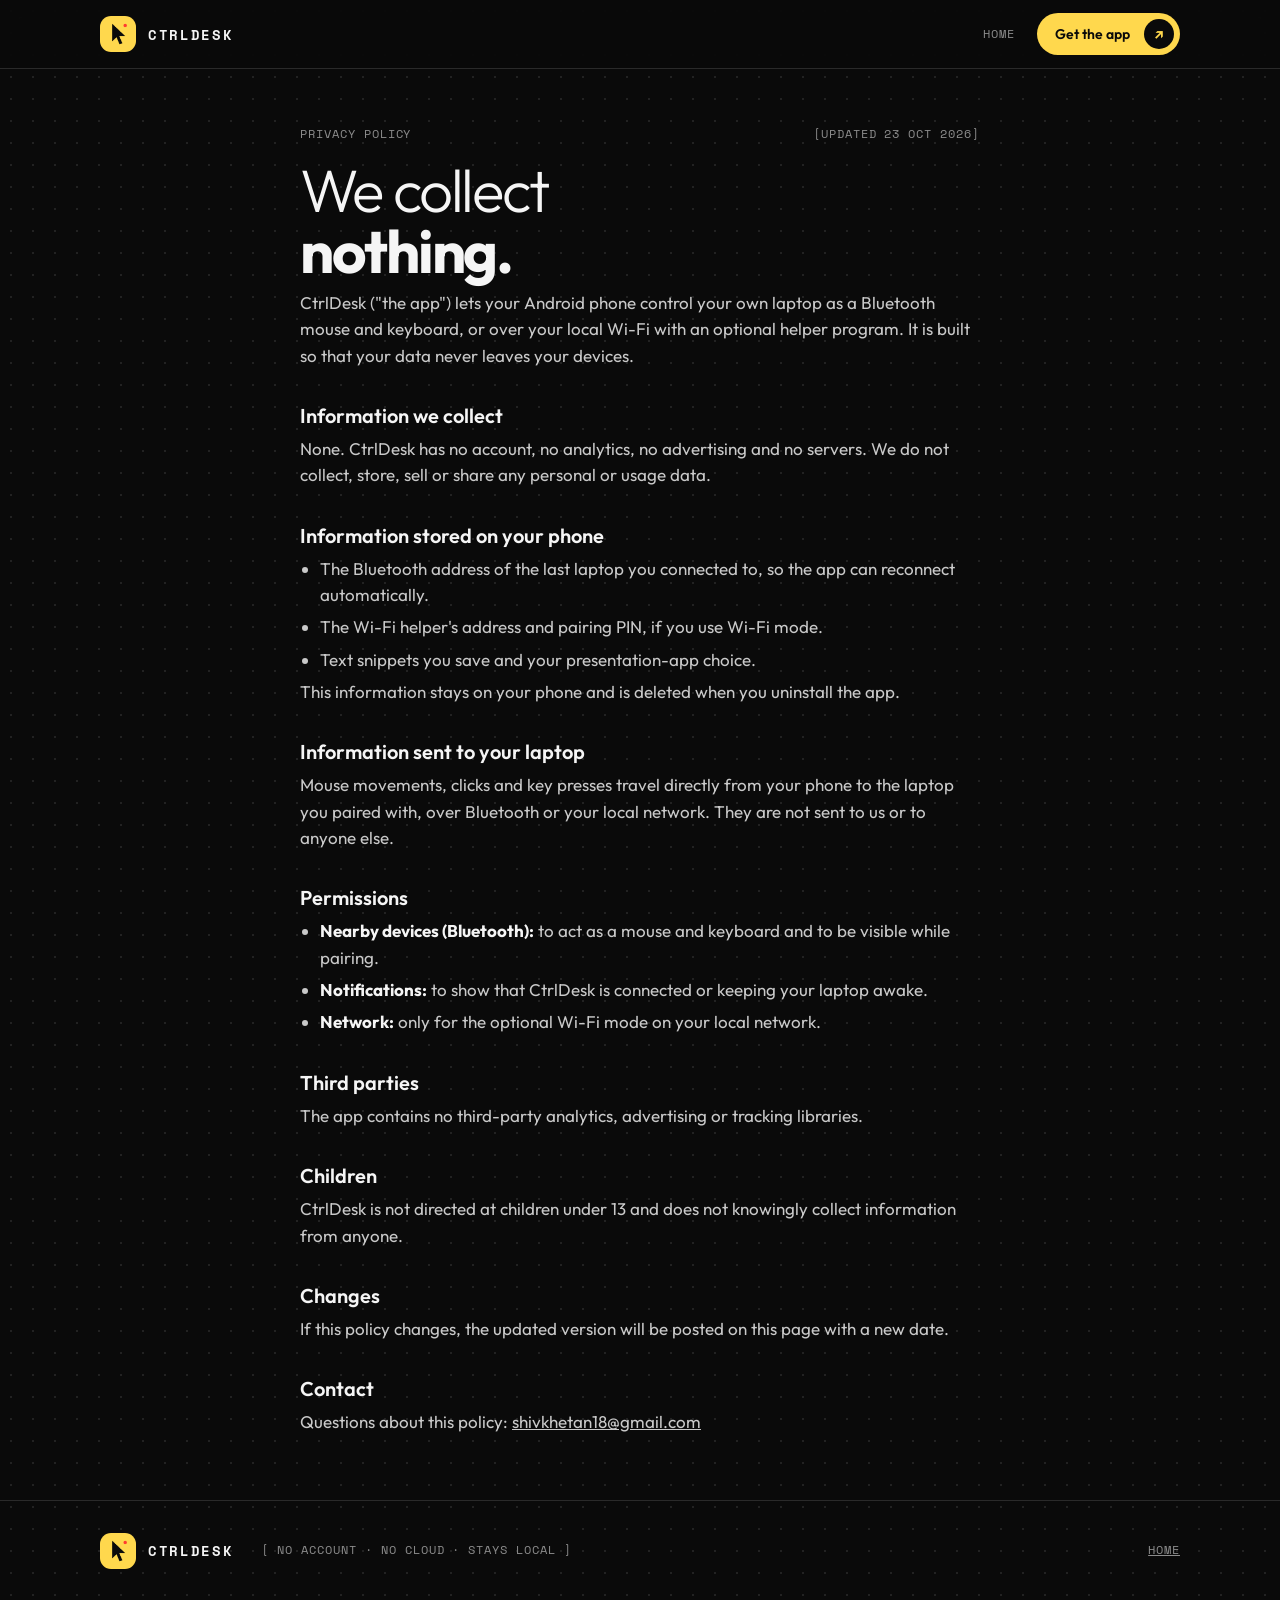
==== privacy.html @ 4426a4b0 "CtrlDesk website: landing page, privacy policy, Wi-Fi helper" ====
<!doctype html>
<html lang="en">
<head>
<meta charset="utf-8">
<meta name="viewport" content="width=device-width, initial-scale=1">
<title>CtrlDesk Privacy Policy</title>
<meta name="description" content="CtrlDesk collects no data. Everything stays between your phone and your laptop.">
<link rel="icon" href="img/favicon.png">
<link rel="preconnect" href="https://fonts.googleapis.com">
<link rel="preconnect" href="https://fonts.gstatic.com" crossorigin>
<link href="https://fonts.googleapis.com/css2?family=Doto:wght@900&family=Outfit:wght@300;400;500;600;700&family=Space+Mono&display=swap" rel="stylesheet">
<link rel="stylesheet" href="style.css">
</head>
<body>

<nav>
  <div class="wrap">
    <a class="brand" href="./"><img src="img/icon.png" alt="">CTRLDESK</a>
    <div class="links">
      <a class="mono" href="./">Home</a>
      <a class="btn yellow small" href="./#get">Get the app <span class="arrow">↗</span></a>
    </div>
  </div>
</nav>

<main class="legal">
  <div class="head"><span class="mono">Privacy policy</span><span class="mono">[Updated 23 Oct 2026]</span></div>
  <h1>We collect<br><b>nothing.</b></h1>

  <p>CtrlDesk ("the app") lets your Android phone control your own laptop as a Bluetooth mouse and keyboard, or over your local Wi-Fi with an optional helper program. It is built so that your data never leaves your devices.</p>

  <h2>Information we collect</h2>
  <p>None. CtrlDesk has no account, no analytics, no advertising and no servers. We do not collect, store, sell or share any personal or usage data.</p>

  <h2>Information stored on your phone</h2>
  <ul>
    <li>The Bluetooth address of the last laptop you connected to, so the app can reconnect automatically.</li>
    <li>The Wi-Fi helper's address and pairing PIN, if you use Wi-Fi mode.</li>
    <li>Text snippets you save and your presentation-app choice.</li>
  </ul>
  <p>This information stays on your phone and is deleted when you uninstall the app.</p>

  <h2>Information sent to your laptop</h2>
  <p>Mouse movements, clicks and key presses travel directly from your phone to the laptop you paired with, over Bluetooth or your local network. They are not sent to us or to anyone else.</p>

  <h2>Permissions</h2>
  <ul>
    <li><b>Nearby devices (Bluetooth):</b> to act as a mouse and keyboard and to be visible while pairing.</li>
    <li><b>Notifications:</b> to show that CtrlDesk is connected or keeping your laptop awake.</li>
    <li><b>Network:</b> only for the optional Wi-Fi mode on your local network.</li>
  </ul>

  <h2>Third parties</h2>
  <p>The app contains no third-party analytics, advertising or tracking libraries.</p>

  <h2>Children</h2>
  <p>CtrlDesk is not directed at children under 13 and does not knowingly collect information from anyone.</p>

  <h2>Changes</h2>
  <p>If this policy changes, the updated version will be posted on this page with a new date.</p>

  <h2>Contact</h2>
  <p>Questions about this policy: <a href="mailto:shivkhetan18@gmail.com">shivkhetan18@gmail.com</a></p>
</main>

<footer>
  <div class="wrap">
    <a class="brand" href="./"><img src="img/icon.png" alt="">CTRLDESK</a>
    <span class="mono">[ No account · No cloud · Stays local ]</span>
    <div class="links"><a class="mono" href="./">Home</a></div>
  </div>
</footer>
</body>
</html>
---- style.css ----
:root {
  --bg: #0a0a0a;
  --card: #161616;
  --card-hi: #222;
  --line: #2a2a2a;
  --text: #f5f5f5;
  --muted: #8c8c8c;
  --yellow: #ffd84d;
  --yellow-soft: #fff1b8;
  --ink: #0a0a0a;
  --red: #ff3b30;
  --sans: "Outfit", system-ui, sans-serif;
  --mono: "Space Mono", ui-monospace, monospace;
  --dots: "Doto", var(--mono);
}

* { box-sizing: border-box; margin: 0; }
html { scroll-behavior: smooth; }
body {
  background: var(--bg) radial-gradient(circle, #222 1px, transparent 1.2px) 0 0 / 22px 22px;
  color: var(--text);
  font: 400 17px/1.55 var(--sans);
  -webkit-font-smoothing: antialiased;
}
a { color: inherit; }
img { display: block; max-width: 100%; }
.wrap { max-width: 1120px; margin: 0 auto; padding: 0 20px; }

.mono { font-family: var(--mono); font-size: 12px; letter-spacing: .08em; text-transform: uppercase; color: var(--muted); }
.head { display: flex; justify-content: space-between; gap: 12px; }

/* nav */
nav { position: sticky; top: 0; z-index: 10; background: rgba(10,10,10,.82); backdrop-filter: blur(12px); border-bottom: 1px solid var(--line); }
nav .wrap { display: flex; align-items: center; gap: 14px; height: 68px; }
.brand { display: flex; align-items: center; gap: 12px; text-decoration: none; font: 700 14px var(--mono); letter-spacing: .12em; }
.brand img { width: 36px; height: 36px; border-radius: 11px; }
nav .links { margin-left: auto; display: flex; align-items: center; gap: 22px; }
nav .links a { text-decoration: none; }
nav .links a.mono:hover { color: var(--text); }
@media (max-width: 640px) { nav .links a.mono { display: none; } }

/* buttons */
.btn { display: inline-flex; align-items: center; gap: 14px; height: 56px; padding: 0 8px 0 24px; border-radius: 28px;
  font: 600 16px var(--sans); text-decoration: none; transition: transform .12s; }
.btn:active { transform: scale(.97); }
.btn .arrow { width: 42px; height: 42px; border-radius: 50%; display: grid; place-items: center; font-size: 20px; }
.btn.yellow { background: var(--yellow); color: var(--ink); }
.btn.yellow .arrow { background: var(--ink); color: var(--yellow); }
.btn.dark { background: var(--card); color: var(--text); border: 1px solid var(--line); }
.btn.dark .arrow { background: var(--yellow); color: var(--ink); }
.btn.small { height: 42px; padding: 0 6px 0 18px; font-size: 14px; }
.btn.small .arrow { width: 30px; height: 30px; font-size: 15px; }

/* hero */
.hero { display: grid; grid-template-columns: 1.1fr .9fr; gap: 48px; align-items: center; padding: 72px 0 56px; }
h1 { font: 300 clamp(44px, 7vw, 84px)/1.02 var(--sans); letter-spacing: -.035em; }
h1 b, h2 b { font-weight: 700; }
h1 b { color: var(--yellow); }
.lede { color: var(--muted); font-size: 19px; max-width: 520px; margin: 22px 0 32px; }
.cta { display: flex; flex-wrap: wrap; gap: 12px; align-items: center; }
.soon { margin-top: 14px; }
.phones { position: relative; height: 560px; }
.phone { position: absolute; width: 250px; border-radius: 34px; border: 6px solid #1d1d1d; box-shadow: 0 30px 80px rgba(0,0,0,.6); overflow: hidden; background: #000; }
.phone img { width: 100%; }
.phone.a { left: 0; top: 40px; transform: rotate(-6deg); }
.phone.b { right: 0; top: 0; transform: rotate(5deg); }
@media (max-width: 860px) {
  .hero { grid-template-columns: 1fr; padding-top: 48px; }
  .phones { height: 470px; max-width: 420px; width: 100%; margin: 0 auto; }
  .phone { width: 210px; }
}

/* sections */
section { padding: 64px 0; }
h2 { font: 300 clamp(34px, 5vw, 52px)/1.05 var(--sans); letter-spacing: -.03em; margin: 12px 0 28px; }

.grid { display: grid; grid-template-columns: repeat(3, 1fr); gap: 12px; }
@media (max-width: 860px) { .grid { grid-template-columns: repeat(2, 1fr); } }
@media (max-width: 520px) { .grid { grid-template-columns: 1fr; } }
.tile { background: var(--card); border: 1px solid var(--line); border-radius: 28px; padding: 18px; display: flex; flex-direction: column; min-height: 240px; }
.tile .art { flex: 1; display: grid; place-items: center; padding: 18px 0; }
.tile .art span { width: 68px; height: 68px; border-radius: 20px; background: var(--bg); border: 1px solid var(--line); display: grid; place-items: center; font-size: 30px; }
.tile.hl { background: var(--yellow); border-color: var(--yellow); color: var(--ink); }
.tile.hl .mono { color: rgba(10,10,10,.6); }
.tile.hl .art span { background: var(--ink); border-color: var(--ink); }
.tile h3 { font: 600 20px var(--sans); }
.tile p { color: var(--muted); font-size: 15px; margin-top: 4px; }
.tile.hl p { color: rgba(10,10,10,.65); }

/* steps */
.steps { display: grid; grid-template-columns: repeat(3, 1fr); gap: 12px; }
@media (max-width: 860px) { .steps { grid-template-columns: 1fr; } }
.step { background: var(--card); border: 1px solid var(--line); border-radius: 28px; padding: 22px; }
.step .n { font: 900 44px/1 var(--dots); color: var(--yellow); margin-bottom: 18px; }
.step p { color: var(--muted); font-size: 15px; margin-top: 6px; }

/* gallery */
.gallery { display: flex; gap: 14px; overflow-x: auto; padding-bottom: 12px; scroll-snap-type: x mandatory; }
.gallery figure { flex: 0 0 230px; scroll-snap-align: start; }
.gallery img { border-radius: 26px; border: 1px solid var(--line); }
.gallery figcaption { margin-top: 10px; }

/* wifi */
.wifi { background: var(--card); border: 1px solid var(--line); border-radius: 32px; padding: 28px; display: grid; grid-template-columns: 1fr 1fr; gap: 28px; align-items: center; }
@media (max-width: 860px) { .wifi { grid-template-columns: 1fr; } }
.wifi p { color: var(--muted); }
pre { background: var(--bg); border: 1px solid var(--line); border-radius: 16px; padding: 16px; overflow-x: auto; font: 13px/1.7 var(--mono); color: var(--yellow); }
pre .c { color: var(--muted); }

/* faq */
details { background: var(--card); border: 1px solid var(--line); border-radius: 22px; padding: 18px 22px; margin-bottom: 10px; }
summary { cursor: pointer; font-weight: 500; list-style: none; display: flex; justify-content: space-between; gap: 12px; }
summary::after { content: "+"; font-family: var(--mono); color: var(--yellow); }
details[open] summary::after { content: "−"; }
details p { color: var(--muted); margin-top: 10px; font-size: 15.5px; }

/* footer */
footer { border-top: 1px solid var(--line); padding: 32px 0 48px; margin-top: 40px; }
footer .wrap { display: flex; flex-wrap: wrap; gap: 16px 28px; align-items: center; }
footer .links { margin-left: auto; display: flex; gap: 22px; }

/* legal page */
.legal { max-width: 720px; padding: 56px 20px 24px; margin: 0 auto; }
.legal h1 { font-size: clamp(40px, 6vw, 60px); margin: 16px 0 8px; }
.legal h2 { font: 600 20px var(--sans); margin: 34px 0 8px; letter-spacing: 0; }
.legal p, .legal li { color: #c9c9c9; }
.legal ul { padding-left: 20px; }
.legal li { margin: 6px 0; }
.legal b { color: var(--text); }
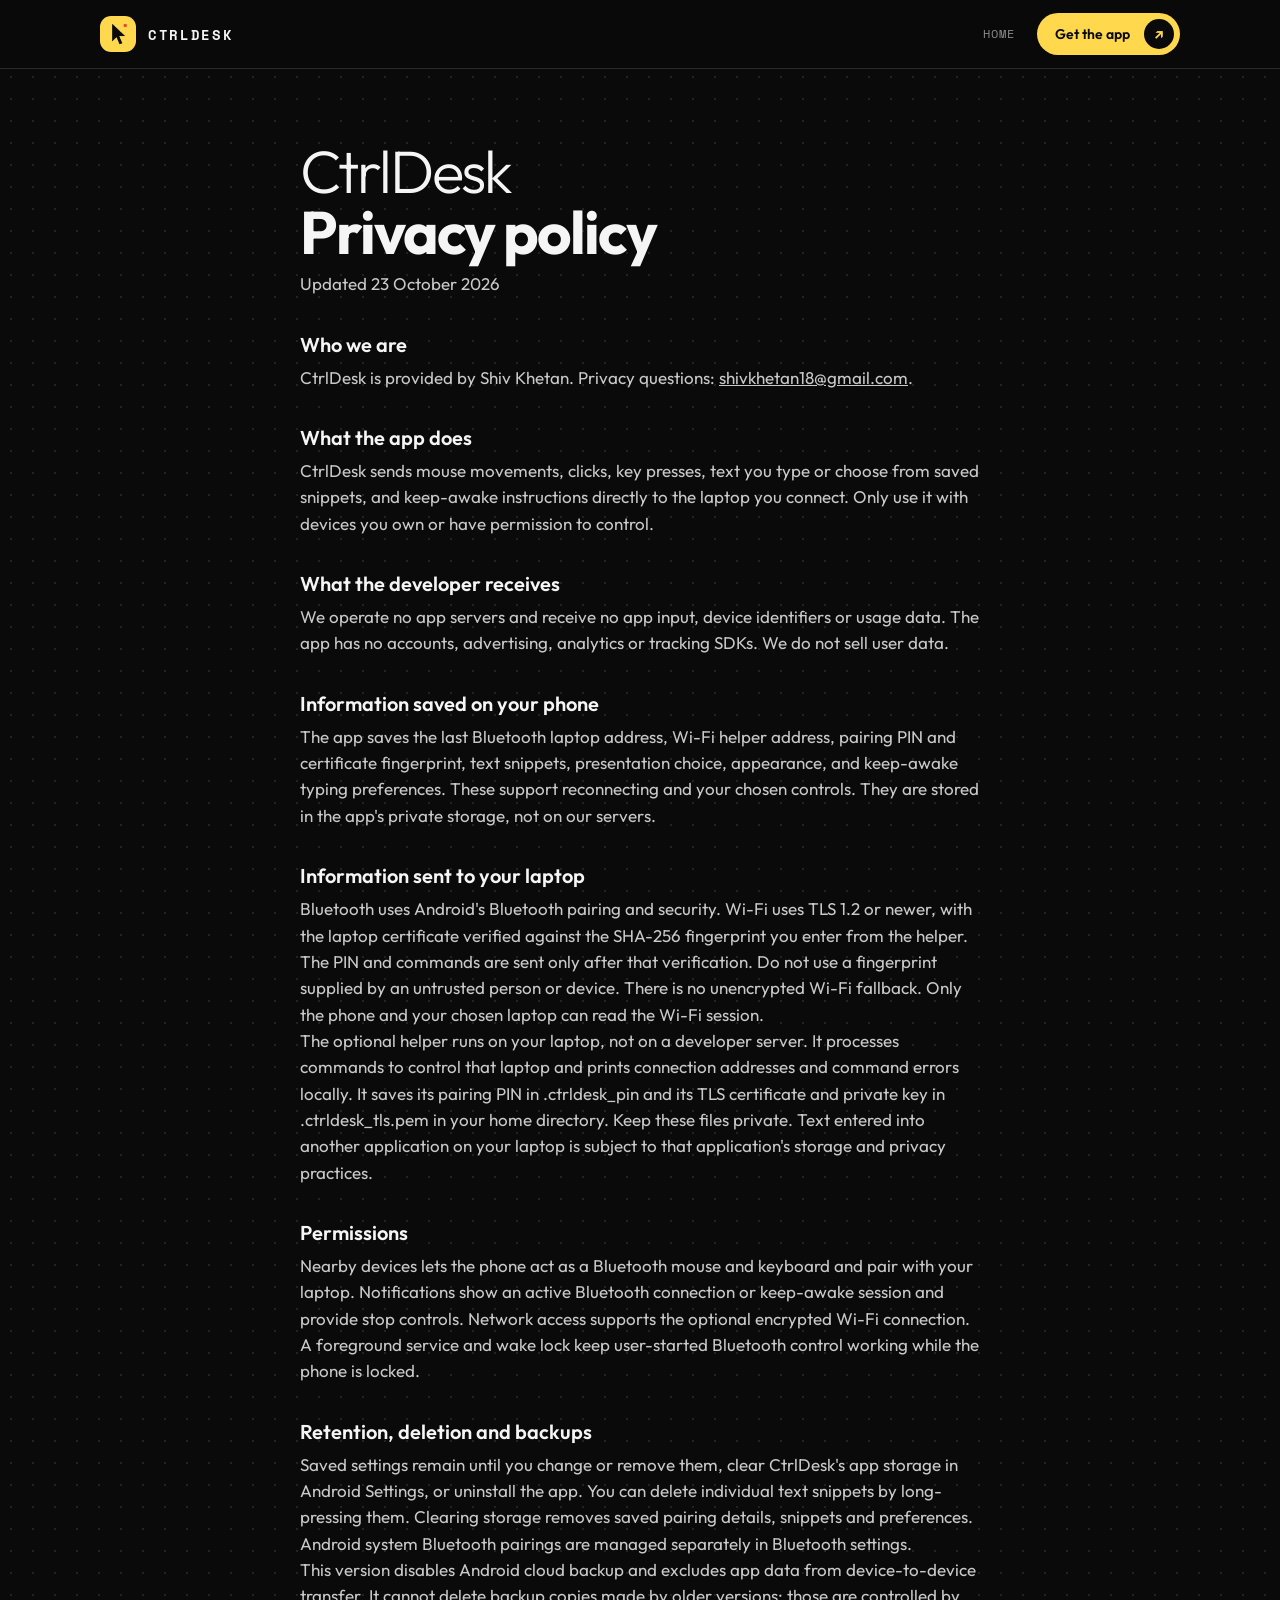
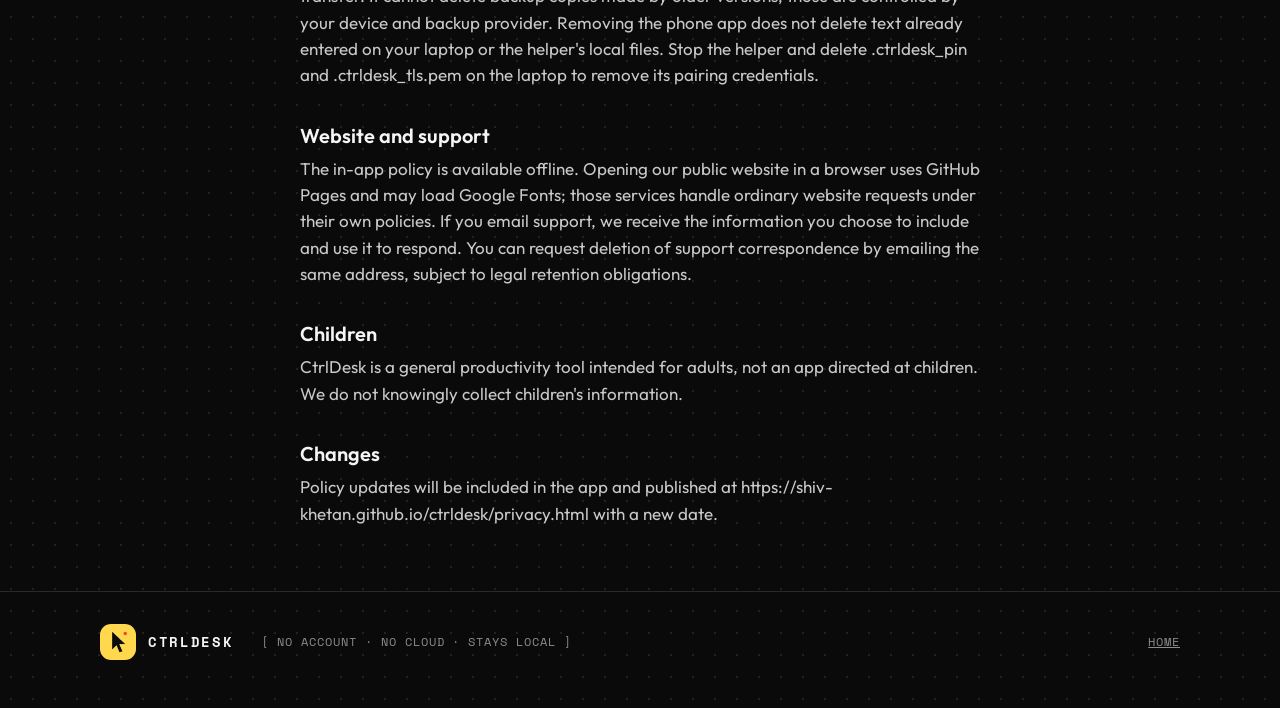
==== commit 4a9c36be: "Encrypted Wi-Fi helper, type & erase, updated privacy policy - Helper: TLS with certificate fingerpr" ====
--- a/privacy.html
+++ b/privacy.html
@@ -4,7 +4,7 @@
 <meta charset="utf-8">
 <meta name="viewport" content="width=device-width, initial-scale=1">
 <title>CtrlDesk Privacy Policy</title>
-<meta name="description" content="CtrlDesk collects no data. Everything stays between your phone and your laptop.">
+<meta name="description" content="How CtrlDesk handles local settings, encrypted laptop connections and data deletion.">
 <link rel="icon" href="img/favicon.png">
 <link rel="preconnect" href="https://fonts.googleapis.com">
 <link rel="preconnect" href="https://fonts.gstatic.com" crossorigin>
@@ -24,43 +24,30 @@
 </nav>
 
 <main class="legal">
-  <div class="head"><span class="mono">Privacy policy</span><span class="mono">[Updated 23 Oct 2026]</span></div>
-  <h1>We collect<br><b>nothing.</b></h1>
-
-  <p>CtrlDesk ("the app") lets your Android phone control your own laptop as a Bluetooth mouse and keyboard, or over your local Wi-Fi with an optional helper program. It is built so that your data never leaves your devices.</p>
-
-  <h2>Information we collect</h2>
-  <p>None. CtrlDesk has no account, no analytics, no advertising and no servers. We do not collect, store, sell or share any personal or usage data.</p>
-
-  <h2>Information stored on your phone</h2>
-  <ul>
-    <li>The Bluetooth address of the last laptop you connected to, so the app can reconnect automatically.</li>
-    <li>The Wi-Fi helper's address and pairing PIN, if you use Wi-Fi mode.</li>
-    <li>Text snippets you save and your presentation-app choice.</li>
-  </ul>
-  <p>This information stays on your phone and is deleted when you uninstall the app.</p>
-
-  <h2>Information sent to your laptop</h2>
-  <p>Mouse movements, clicks and key presses travel directly from your phone to the laptop you paired with, over Bluetooth or your local network. They are not sent to us or to anyone else.</p>
-
-  <h2>Permissions</h2>
-  <ul>
-    <li><b>Nearby devices (Bluetooth):</b> to act as a mouse and keyboard and to be visible while pairing.</li>
-    <li><b>Notifications:</b> to show that CtrlDesk is connected or keeping your laptop awake.</li>
-    <li><b>Network:</b> only for the optional Wi-Fi mode on your local network.</li>
-  </ul>
-
-  <h2>Third parties</h2>
-  <p>The app contains no third-party analytics, advertising or tracking libraries.</p>
-
-  <h2>Children</h2>
-  <p>CtrlDesk is not directed at children under 13 and does not knowingly collect information from anyone.</p>
-
-  <h2>Changes</h2>
-  <p>If this policy changes, the updated version will be posted on this page with a new date.</p>
-
-  <h2>Contact</h2>
-  <p>Questions about this policy: <a href="mailto:shivkhetan18@gmail.com">shivkhetan18@gmail.com</a></p>
+<h1>CtrlDesk<br><b>Privacy policy</b></h1>
+<p>Updated 23 October 2026</p>
+<h2>Who we are</h2>
+<p>CtrlDesk is provided by Shiv Khetan. Privacy questions: <a href="mailto:shivkhetan18@gmail.com">shivkhetan18@gmail.com</a>.</p>
+<h2>What the app does</h2>
+<p>CtrlDesk sends mouse movements, clicks, key presses, text you type or choose from saved snippets, and keep-awake instructions directly to the laptop you connect. Only use it with devices you own or have permission to control.</p>
+<h2>What the developer receives</h2>
+<p>We operate no app servers and receive no app input, device identifiers or usage data. The app has no accounts, advertising, analytics or tracking SDKs. We do not sell user data.</p>
+<h2>Information saved on your phone</h2>
+<p>The app saves the last Bluetooth laptop address, Wi-Fi helper address, pairing PIN and certificate fingerprint, text snippets, presentation choice, appearance, and keep-awake typing preferences. These support reconnecting and your chosen controls. They are stored in the app&#x27;s private storage, not on our servers.</p>
+<h2>Information sent to your laptop</h2>
+<p>Bluetooth uses Android&#x27;s Bluetooth pairing and security. Wi-Fi uses TLS 1.2 or newer, with the laptop certificate verified against the SHA-256 fingerprint you enter from the helper. The PIN and commands are sent only after that verification. Do not use a fingerprint supplied by an untrusted person or device. There is no unencrypted Wi-Fi fallback. Only the phone and your chosen laptop can read the Wi-Fi session.</p>
+<p>The optional helper runs on your laptop, not on a developer server. It processes commands to control that laptop and prints connection addresses and command errors locally. It saves its pairing PIN in .ctrldesk_pin and its TLS certificate and private key in .ctrldesk_tls.pem in your home directory. Keep these files private. Text entered into another application on your laptop is subject to that application&#x27;s storage and privacy practices.</p>
+<h2>Permissions</h2>
+<p>Nearby devices lets the phone act as a Bluetooth mouse and keyboard and pair with your laptop. Notifications show an active Bluetooth connection or keep-awake session and provide stop controls. Network access supports the optional encrypted Wi-Fi connection. A foreground service and wake lock keep user-started Bluetooth control working while the phone is locked.</p>
+<h2>Retention, deletion and backups</h2>
+<p>Saved settings remain until you change or remove them, clear CtrlDesk&#x27;s app storage in Android Settings, or uninstall the app. You can delete individual text snippets by long-pressing them. Clearing storage removes saved pairing details, snippets and preferences. Android system Bluetooth pairings are managed separately in Bluetooth settings.</p>
+<p>This version disables Android cloud backup and excludes app data from device-to-device transfer. It cannot delete backup copies made by older versions; those are controlled by your device and backup provider. Removing the phone app does not delete text already entered on your laptop or the helper&#x27;s local files. Stop the helper and delete .ctrldesk_pin and .ctrldesk_tls.pem on the laptop to remove its pairing credentials.</p>
+<h2>Website and support</h2>
+<p>The in-app policy is available offline. Opening our public website in a browser uses GitHub Pages and may load Google Fonts; those services handle ordinary website requests under their own policies. If you email support, we receive the information you choose to include and use it to respond. You can request deletion of support correspondence by emailing the same address, subject to legal retention obligations.</p>
+<h2>Children</h2>
+<p>CtrlDesk is a general productivity tool intended for adults, not an app directed at children. We do not knowingly collect children&#x27;s information.</p>
+<h2>Changes</h2>
+<p>Policy updates will be included in the app and published at https://shiv-khetan.github.io/ctrldesk/privacy.html with a new date.</p>
 </main>
 
 <footer>
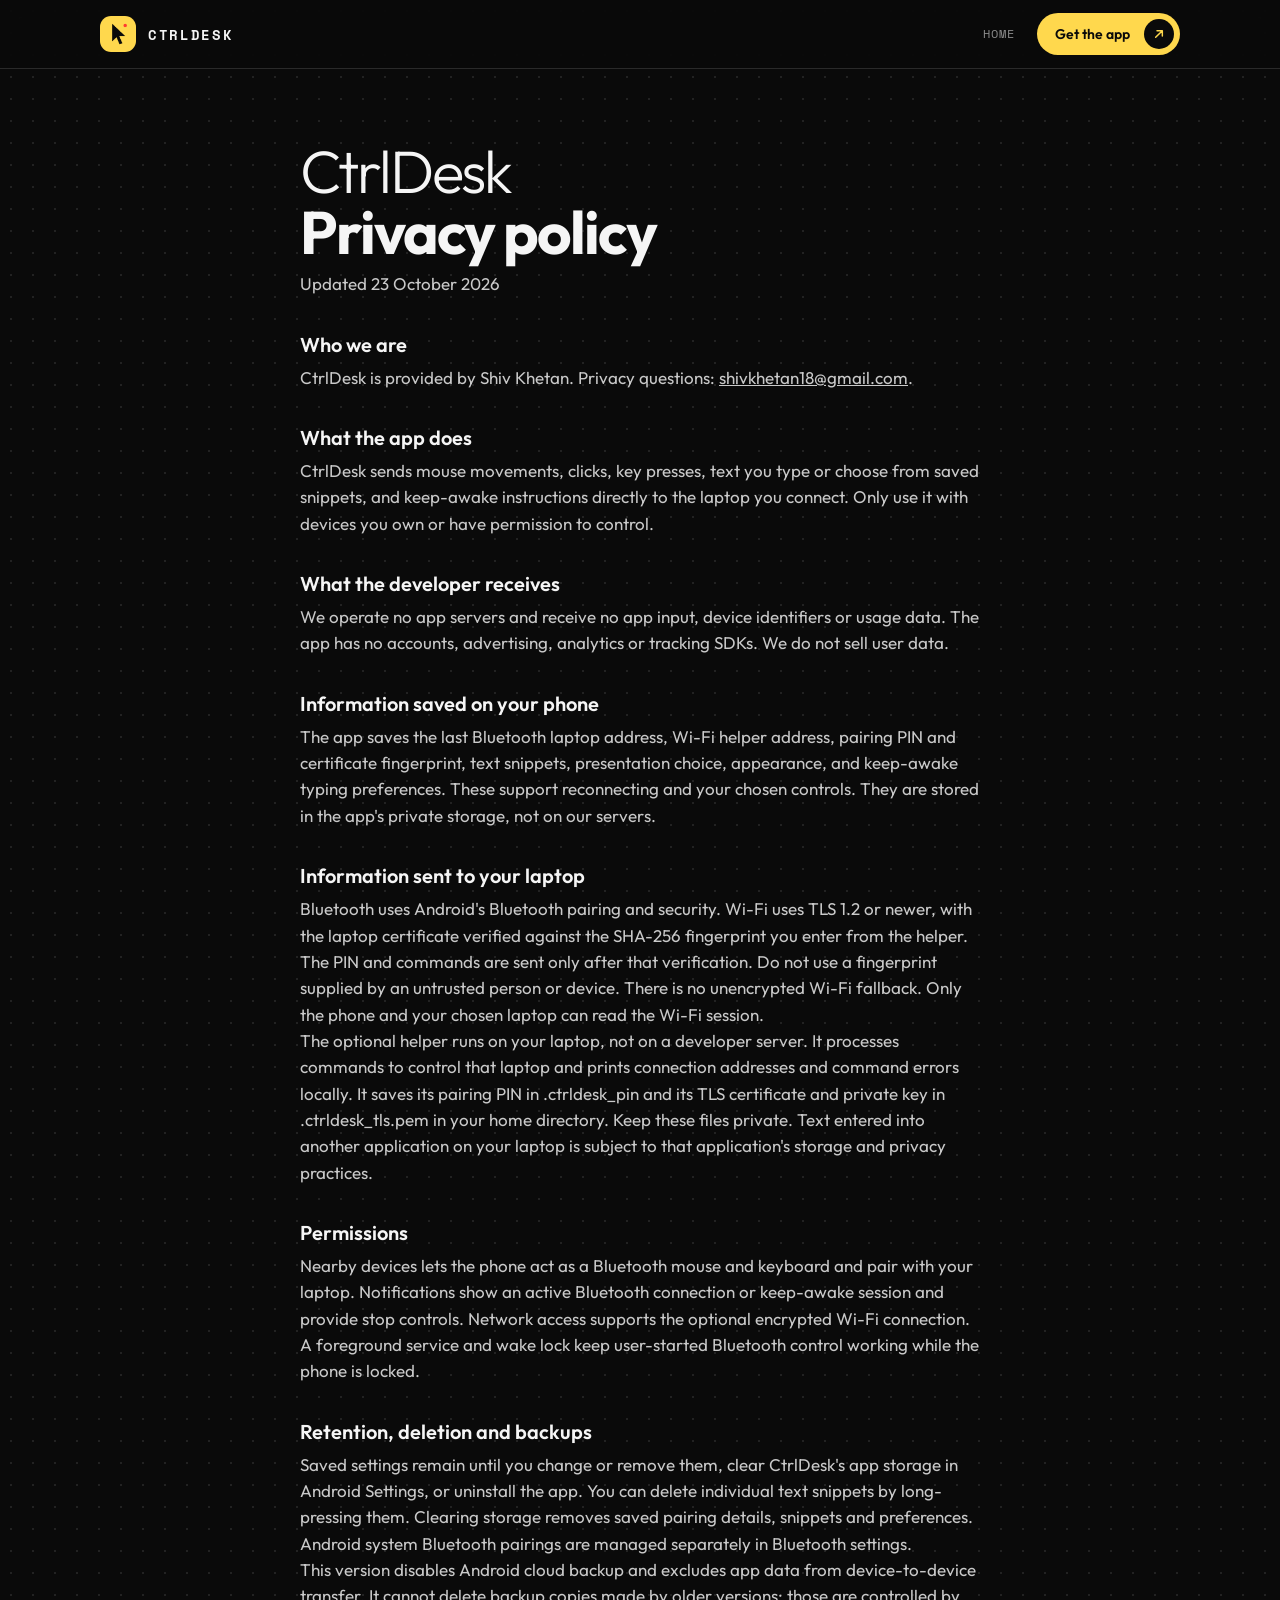
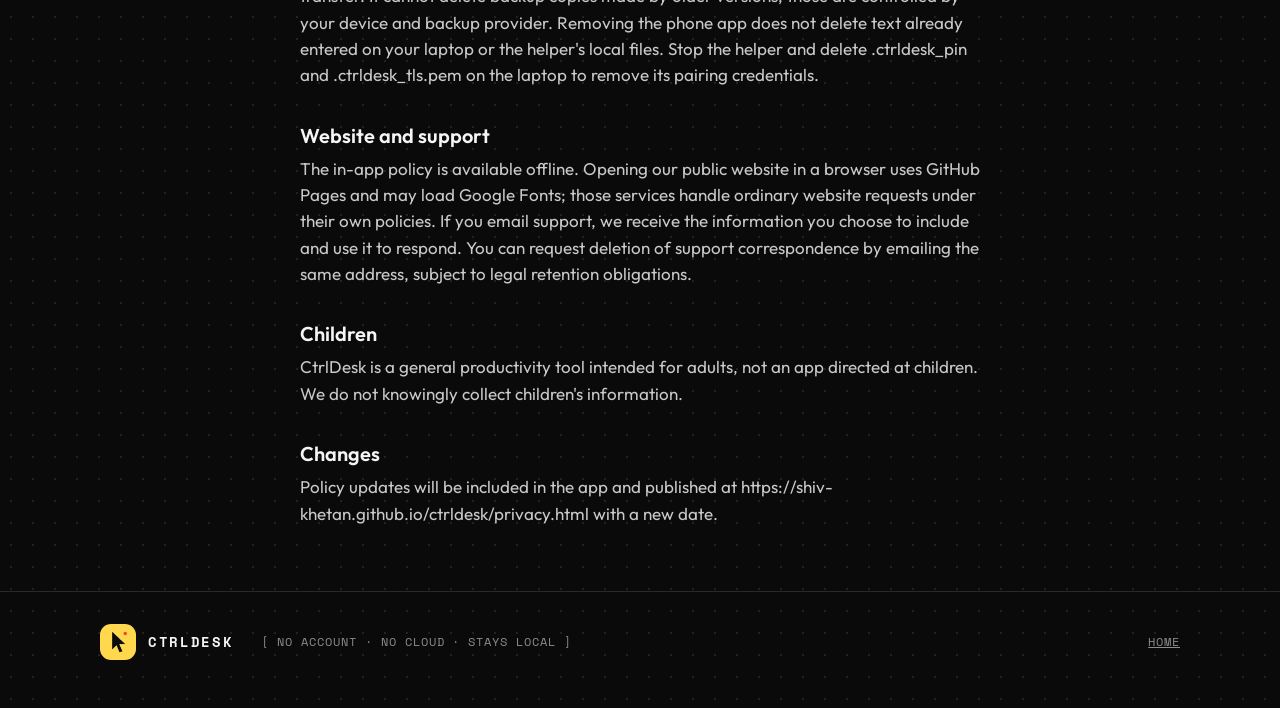
==== commit f8c6df07: "Buttons: SVG arrow icons; privacy page links to Google Play" ====
--- a/privacy.html
+++ b/privacy.html
@@ -18,7 +18,7 @@
     <a class="brand" href="./"><img src="img/icon.png" alt="">CTRLDESK</a>
     <div class="links">
       <a class="mono" href="./">Home</a>
-      <a class="btn yellow small" href="./#get">Get the app <span class="arrow">↗</span></a>
+      <a class="btn yellow small" href="https://play.google.com/store/apps/details?id=com.ctrldesk.app" target="_blank" rel="noopener">Get the app <span class="arrow"><svg viewBox="0 0 24 24" fill="none" stroke="currentColor" stroke-width="2.2" stroke-linecap="round" stroke-linejoin="round" aria-hidden="true"><path d="M7 17 17 7M9 7h8v8"/></svg></span></a>
     </div>
   </div>
 </nav>
--- a/style.css
+++ b/style.css
@@ -50,6 +50,8 @@
 .btn.dark .arrow { background: var(--yellow); color: var(--ink); }
 .btn.small { height: 42px; padding: 0 6px 0 18px; font-size: 14px; }
 .btn.small .arrow { width: 30px; height: 30px; font-size: 15px; }
+.btn .arrow svg { width: 20px; height: 20px; }
+.btn.small .arrow svg { width: 16px; height: 16px; }
 
 /* hero */
 .hero { display: grid; grid-template-columns: 1.1fr .9fr; gap: 48px; align-items: center; padding: 72px 0 56px; }
@@ -100,6 +102,30 @@
 .gallery img { border-radius: 26px; border: 1px solid var(--line); }
 .gallery figcaption { margin-top: 10px; }
 
+/* Scrollbars: a slim pill that matches the app, yellow when you reach for it. */
+::-webkit-scrollbar { width: 12px; height: 12px; }
+::-webkit-scrollbar-track { background: var(--bg); }
+::-webkit-scrollbar-thumb {
+  background: var(--card-hi);
+  border: 3px solid var(--bg); /* inset look: the pill floats in the track */
+  border-radius: 99px;
+}
+::-webkit-scrollbar-thumb:hover { background: var(--muted); }
+::-webkit-scrollbar-thumb:active { background: var(--yellow); }
+::-webkit-scrollbar-corner { background: var(--bg); }
+
+/* The screenshot strip gets a thin yellow rail instead. */
+.gallery::-webkit-scrollbar { height: 6px; }
+.gallery::-webkit-scrollbar-track { background: var(--line); border-radius: 99px; margin: 0 2px; }
+.gallery::-webkit-scrollbar-thumb { background: var(--yellow); border: 0; }
+.gallery::-webkit-scrollbar-thumb:hover { background: var(--yellow-soft); }
+
+/* Firefox has no pseudo-elements: colour the standard thin scrollbar. */
+@supports (-moz-appearance: none) {
+  html { scrollbar-color: var(--card-hi) var(--bg); }
+  .gallery { scrollbar-width: thin; scrollbar-color: var(--yellow) var(--line); }
+}
+
 /* wifi */
 .wifi { background: var(--card); border: 1px solid var(--line); border-radius: 32px; padding: 28px; display: grid; grid-template-columns: 1fr 1fr; gap: 28px; align-items: center; }
 @media (max-width: 860px) { .wifi { grid-template-columns: 1fr; } }
